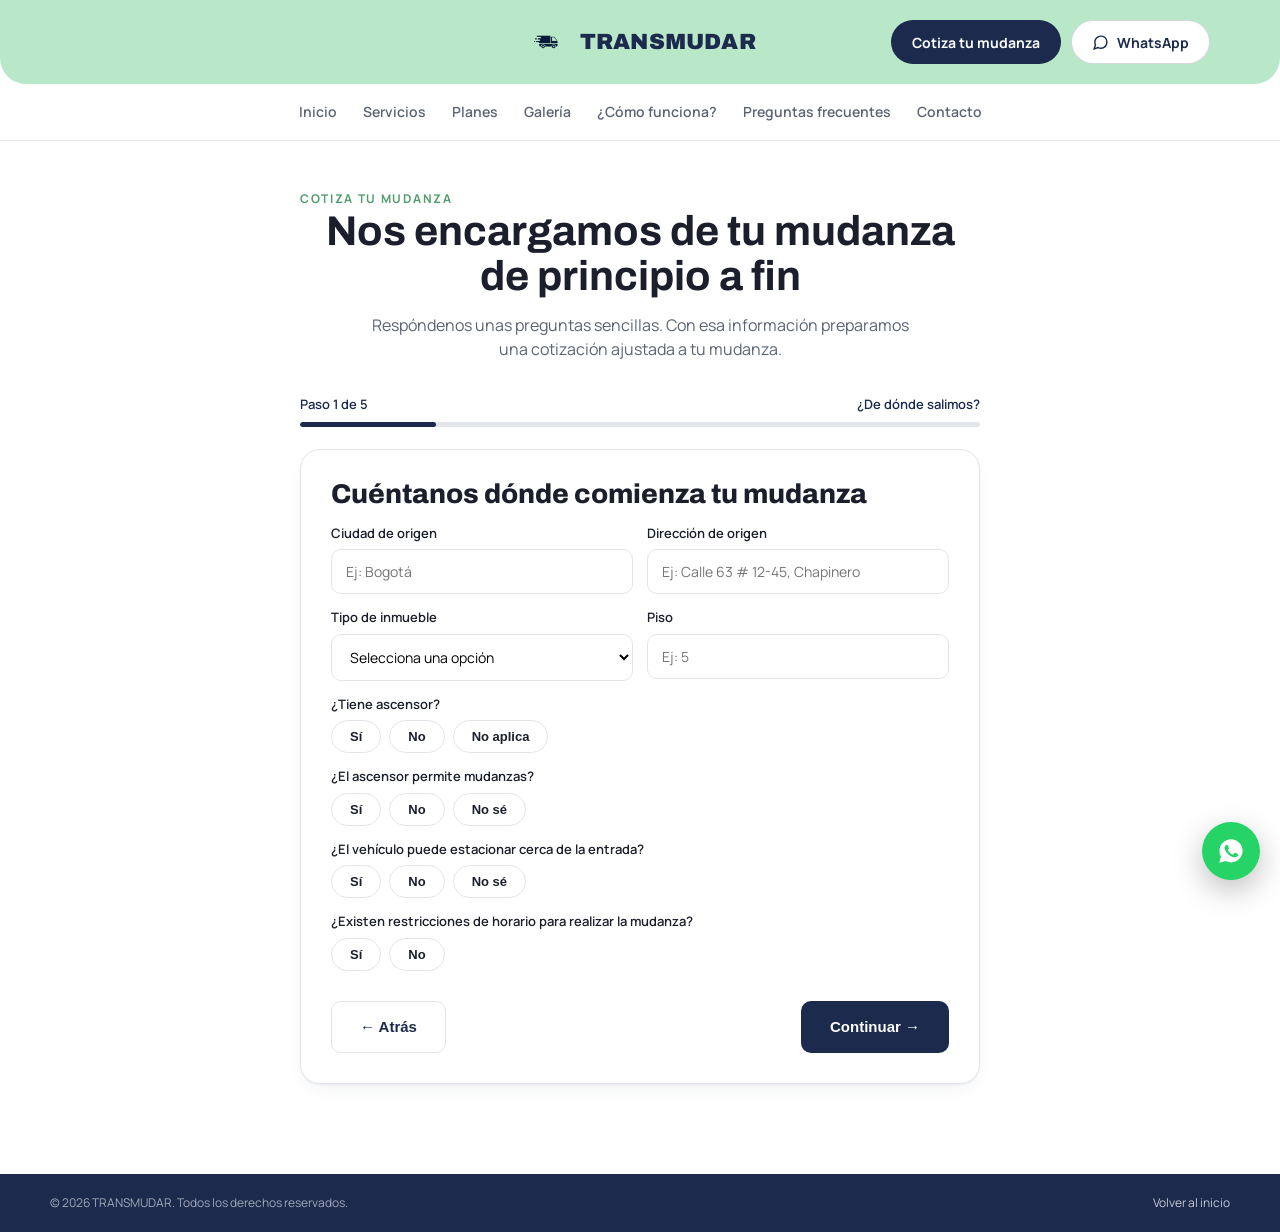
==== cotizar.html @ efef7ed4 "Add files via upload" ====
<!DOCTYPE html>
<html lang="es">
<head>
<meta charset="UTF-8" />
<meta name="viewport" content="width=device-width, initial-scale=1.0" />
<title>Cotiza tu mudanza | TRANSMUDAR</title>
<meta name="description" content="Cuéntanos tu mudanza y recibe una cotización de TRANSMUDAR: origen, destino, plan y fotos." />
<link rel="icon" href="favicon.ico" />
<link rel="stylesheet" href="assets/styles.css?v=2" />
</head>
<body>

<header class="site-header">
  <div class="header-top">
    <div class="container">
      <a href="index.html#inicio" class="brand">
        <img src="assets/logo-camion.png" alt="TRANSMUDAR" />
        <span>TRANSMUDAR</span>
      </a>
      <div class="header-actions">
        <a href="cotizar.html" class="btn btn-navy">Cotiza tu mudanza</a>
        <a id="wa-header" href="#" target="_blank" rel="noopener noreferrer" class="btn btn-wa">
          <svg width="17" height="17" viewBox="0 0 24 24" fill="none" stroke="currentColor" stroke-width="2"><path d="M21 11.5a8.38 8.38 0 0 1-.9 3.8 8.5 8.5 0 0 1-7.6 4.7 8.38 8.38 0 0 1-3.8-.9L3 21l1.9-5.7a8.38 8.38 0 0 1-.9-3.8 8.5 8.5 0 0 1 4.7-7.6 8.38 8.38 0 0 1 3.8-.9h.5a8.48 8.48 0 0 1 8 8v.5Z"/></svg>
          WhatsApp
        </a>
      </div>
    </div>
  </div>
  <div class="header-nav">
    <div class="container">
      <nav class="nav-links">
        <a href="index.html#inicio">Inicio</a>
        <a href="index.html#servicios">Servicios</a>
        <a href="index.html#planes">Planes</a>
        <a href="index.html#galeria">Galería</a>
        <a href="index.html#como-funciona">¿Cómo funciona?</a>
        <a href="index.html#faq">Preguntas frecuentes</a>
        <a href="index.html#contacto">Contacto</a>
      </nav>
    </div>
  </div>
</header>

<div class="form-shell">
  <p class="eyebrow" style="text-align:center;">Cotiza tu mudanza</p>
  <h1 style="text-align:center;">Nos encargamos de tu mudanza de principio a fin</h1>
  <p class="sub" style="text-align:center; max-width:560px; margin-left:auto; margin-right:auto;">Respóndenos unas preguntas sencillas. Con esa información preparamos una cotización ajustada a tu mudanza.</p>

  <div class="wizard-progress">
    <div class="wizard-progress-top">
      <span id="paso-label">Paso 1 de 5</span>
      <span id="paso-titulo">¿De dónde salimos?</span>
    </div>
    <div class="wizard-progress-bar"><div class="wizard-progress-fill" id="progress-fill"></div></div>
  </div>

  <div class="wizard-card">

    <!-- Paso 1: Origen -->
    <section class="wizard-step" data-step="1">
      <h2>Cuéntanos dónde comienza tu mudanza</h2>
      <div class="row-2">
        <div class="field">
          <label for="origen_ciudad">Ciudad de origen</label>
          <input type="text" id="origen_ciudad" placeholder="Ej: Bogotá" />
        </div>
        <div class="field">
          <label for="origen_direccion">Dirección de origen</label>
          <input type="text" id="origen_direccion" placeholder="Ej: Calle 63 # 12-45, Chapinero" />
        </div>
      </div>
      <div class="row-2">
        <div class="field">
          <label for="origen_tipo_inmueble">Tipo de inmueble</label>
          <select id="origen_tipo_inmueble">
            <option value="">Selecciona una opción</option>
            <option>Apartamento</option>
            <option>Casa</option>
            <option>Oficina</option>
            <option>Bodega</option>
            <option>Local comercial</option>
            <option>Otro</option>
          </select>
        </div>
        <div class="field">
          <label for="origen_piso">Piso</label>
          <input type="text" id="origen_piso" placeholder="Ej: 5" />
        </div>
      </div>
      <div class="field">
        <label>¿Tiene ascensor?</label>
        <div class="pill-group" data-campo="origen_ascensor">
          <button type="button" class="pill-btn" data-valor="Sí">Sí</button>
          <button type="button" class="pill-btn" data-valor="No">No</button>
          <button type="button" class="pill-btn" data-valor="No aplica">No aplica</button>
        </div>
      </div>
      <div class="field">
        <label>¿El ascensor permite mudanzas?</label>
        <div class="pill-group" data-campo="origen_ascensor_permite">
          <button type="button" class="pill-btn" data-valor="Sí">Sí</button>
          <button type="button" class="pill-btn" data-valor="No">No</button>
          <button type="button" class="pill-btn" data-valor="No sé">No sé</button>
        </div>
      </div>
      <div class="field">
        <label>¿El vehículo puede estacionar cerca de la entrada?</label>
        <div class="pill-group" data-campo="origen_vehiculo_estaciona">
          <button type="button" class="pill-btn" data-valor="Sí">Sí</button>
          <button type="button" class="pill-btn" data-valor="No">No</button>
          <button type="button" class="pill-btn" data-valor="No sé">No sé</button>
        </div>
      </div>
      <div class="field">
        <label>¿Existen restricciones de horario para realizar la mudanza?</label>
        <div class="pill-group" data-campo="origen_restricciones_horario">
          <button type="button" class="pill-btn" data-valor="Sí">Sí</button>
          <button type="button" class="pill-btn" data-valor="No">No</button>
        </div>
      </div>
      <div class="wizard-nav">
        <button type="button" class="btn btn-outline-navy wizard-atras" disabled>← Atrás</button>
        <button type="button" class="btn btn-navy wizard-continuar">Continuar →</button>
      </div>
    </section>

    <!-- Paso 2: Destino -->
    <section class="wizard-step" data-step="2" hidden>
      <h2>¿A dónde vamos?</h2>
      <div class="row-2">
        <div class="field">
          <label for="destino_ciudad">Ciudad de destino</label>
          <input type="text" id="destino_ciudad" placeholder="Ej: Bogotá" />
        </div>
        <div class="field">
          <label for="destino_direccion">Dirección de destino</label>
          <input type="text" id="destino_direccion" placeholder="Ej: Calle 63 # 12-45, Chapinero" />
        </div>
      </div>
      <div class="row-2">
        <div class="field">
          <label for="destino_tipo_inmueble">Tipo de inmueble</label>
          <select id="destino_tipo_inmueble">
            <option value="">Selecciona una opción</option>
            <option>Apartamento</option>
            <option>Casa</option>
            <option>Oficina</option>
            <option>Bodega</option>
            <option>Local comercial</option>
            <option>Otro</option>
          </select>
        </div>
        <div class="field">
          <label for="destino_piso">Piso</label>
          <input type="text" id="destino_piso" placeholder="Ej: 5" />
        </div>
      </div>
      <div class="field">
        <label>¿Tiene ascensor?</label>
        <div class="pill-group" data-campo="destino_ascensor">
          <button type="button" class="pill-btn" data-valor="Sí">Sí</button>
          <button type="button" class="pill-btn" data-valor="No">No</button>
          <button type="button" class="pill-btn" data-valor="No aplica">No aplica</button>
        </div>
      </div>
      <div class="field">
        <label>¿El ascensor permite mudanzas?</label>
        <div class="pill-group" data-campo="destino_ascensor_permite">
          <button type="button" class="pill-btn" data-valor="Sí">Sí</button>
          <button type="button" class="pill-btn" data-valor="No">No</button>
          <button type="button" class="pill-btn" data-valor="No sé">No sé</button>
        </div>
      </div>
      <div class="field">
        <label>¿El vehículo puede estacionar cerca de la entrada?</label>
        <div class="pill-group" data-campo="destino_vehiculo_estaciona">
          <button type="button" class="pill-btn" data-valor="Sí">Sí</button>
          <button type="button" class="pill-btn" data-valor="No">No</button>
          <button type="button" class="pill-btn" data-valor="No sé">No sé</button>
        </div>
      </div>
      <div class="wizard-nav">
        <button type="button" class="btn btn-outline-navy wizard-atras">← Atrás</button>
        <button type="button" class="btn btn-navy wizard-continuar">Continuar →</button>
      </div>
    </section>

    <!-- Paso 3: Inventario -->
    <section class="wizard-step" data-step="3" hidden>
      <h2>¿Qué vamos a transportar?</h2>
      <p class="wizard-step-sub">Usa los contadores. No necesitas ser exacto, es para estimar el volumen.</p>

      <p class="inv-titulo">Sala</p>
      <div class="inv-grid" data-grupo="sala">
        <div class="inv-item" data-item="Sofá 2 puestos">Sofá 2 puestos</div>
        <div class="inv-item" data-item="Sofá 3 puestos">Sofá 3 puestos</div>
        <div class="inv-item" data-item="Sofá en L">Sofá en L</div>
        <div class="inv-item" data-item="Poltronas">Poltronas</div>
        <div class="inv-item" data-item="Mesa de centro">Mesa de centro</div>
        <div class="inv-item" data-item="Mesa auxiliar">Mesa auxiliar</div>
        <div class="inv-item" data-item="Biblioteca">Biblioteca</div>
        <div class="inv-item" data-item="Mueble de TV">Mueble de TV</div>
        <div class="inv-item" data-item="Otro (sala)">Otro (sala)</div>
      </div>

      <p class="inv-titulo">Comedor</p>
      <div class="inv-grid" data-grupo="comedor">
        <div class="inv-item" data-item="Mesa 2 puestos">Mesa 2 puestos</div>
        <div class="inv-item" data-item="Mesa 4 puestos">Mesa 4 puestos</div>
        <div class="inv-item" data-item="Mesa 6 puestos">Mesa 6 puestos</div>
        <div class="inv-item" data-item="Mesa 8 puestos o más">Mesa 8 puestos o más</div>
        <div class="inv-item" data-item="Número de sillas">Número de sillas</div>
        <div class="inv-item" data-item="Buffet / aparador">Buffet / aparador</div>
      </div>

      <p class="inv-titulo">Habitaciones</p>
      <div class="inv-grid" data-grupo="habitaciones">
        <div class="inv-item" data-item="Cama sencilla">Cama sencilla</div>
        <div class="inv-item" data-item="Cama semidoble">Cama semidoble</div>
        <div class="inv-item" data-item="Cama doble">Cama doble</div>
        <div class="inv-item" data-item="Cama Queen">Cama Queen</div>
        <div class="inv-item" data-item="Cama King">Cama King</div>
        <div class="inv-item" data-item="Colchones">Colchones</div>
        <div class="inv-item" data-item="Mesa de noche">Mesa de noche</div>
        <div class="inv-item" data-item="Cómoda">Cómoda</div>
        <div class="inv-item" data-item="Tocadores">Tocadores</div>
        <div class="inv-item" data-item="Armarios">Armarios</div>
        <div class="inv-item" data-item="Escritorios">Escritorios</div>
      </div>
      <div class="field">
        <label>¿Alguna cama requiere desarme?</label>
        <div class="pill-group" data-campo="inv_desarme_camas">
          <button type="button" class="pill-btn" data-valor="Sí">Sí</button>
          <button type="button" class="pill-btn" data-valor="No">No</button>
          <button type="button" class="pill-btn" data-valor="No sé">No sé</button>
        </div>
      </div>

      <p class="inv-titulo">Electrodomésticos</p>
      <div class="inv-grid" data-grupo="electrodomesticos">
        <div class="inv-item" data-item="Nevera pequeña">Nevera pequeña</div>
        <div class="inv-item" data-item="Nevera convencional">Nevera convencional</div>
        <div class="inv-item" data-item="Nevera de dos puertas">Nevera de dos puertas</div>
        <div class="inv-item" data-item="Nevecón">Nevecón</div>
        <div class="inv-item" data-item="Lavadora">Lavadora</div>
        <div class="inv-item" data-item="Secadora">Secadora</div>
        <div class="inv-item" data-item="Lavavajillas">Lavavajillas</div>
        <div class="inv-item" data-item="Microondas">Microondas</div>
        <div class="inv-item" data-item="Horno">Horno</div>
        <div class="inv-item" data-item="Estufa">Estufa</div>
      </div>

      <p class="inv-titulo">Oficina / estudio</p>
      <div class="inv-grid" data-grupo="oficina">
        <div class="inv-item" data-item="Escritorios">Escritorios</div>
        <div class="inv-item" data-item="Sillas de escritorio">Sillas de escritorio</div>
        <div class="inv-item" data-item="Archivadores">Archivadores</div>
        <div class="inv-item" data-item="Computadores">Computadores</div>
        <div class="inv-item" data-item="Impresoras">Impresoras</div>
        <div class="inv-item" data-item="Otros equipos">Otros equipos</div>
      </div>

      <p class="inv-titulo">Cajas y objetos</p>
      <div class="inv-grid" data-grupo="cajas">
        <div class="inv-item" data-item="Cajas (aproximado)">Cajas (aproximado)</div>
        <div class="inv-item" data-item="Maletas">Maletas</div>
        <div class="inv-item" data-item="Bolsas">Bolsas</div>
        <div class="inv-item" data-item="Cuadros">Cuadros</div>
        <div class="inv-item" data-item="Espejos">Espejos</div>
        <div class="inv-item" data-item="Plantas">Plantas</div>
      </div>

      <p class="inv-titulo">Televisores</p>
      <div class="inv-grid" data-grupo="televisores" style="grid-template-columns:1fr;">
        <div class="inv-item" data-item="Televisores">Televisores</div>
      </div>

      <p class="inv-titulo">Elementos especiales</p>
      <div class="plan-select-grid" id="elementos-especiales">
        <label class="plan-option"><input type="checkbox" value="Piano" /> Piano</label>
        <label class="plan-option"><input type="checkbox" value="Caja fuerte" /> Caja fuerte</label>
        <label class="plan-option"><input type="checkbox" value="Mesa de mármol" /> Mesa de mármol</label>
        <label class="plan-option"><input type="checkbox" value="Cristales" /> Cristales</label>
        <label class="plan-option"><input type="checkbox" value="Obras de arte" /> Obras de arte</label>
        <label class="plan-option"><input type="checkbox" value="Antigüedades" /> Antigüedades</label>
        <label class="plan-option"><input type="checkbox" value="Acuario" /> Acuario</label>
        <label class="plan-option"><input type="checkbox" value="Elementos especialmente pesados" /> Elementos especialmente pesados</label>
        <label class="plan-option"><input type="checkbox" value="Otro" /> Otro</label>
      </div>

      <div class="wizard-nav">
        <button type="button" class="btn btn-outline-navy wizard-atras">← Atrás</button>
        <button type="button" class="btn btn-navy wizard-continuar">Continuar →</button>
      </div>
    </section>

    <!-- Paso 4: Servicio -->
    <section class="wizard-step" data-step="4" hidden>
      <h2>¿Qué nivel de servicio necesitas?</h2>
      <div class="servicio-opciones" id="plan-opciones">
        <button type="button" class="servicio-card" data-valor="basico">
          <strong>BÁSICO</strong>
          <span>Lo esencial para trasladar tus pertenencias de forma segura y organizada.</span>
        </button>
        <button type="button" class="servicio-card" data-valor="plus">
          <strong>PLUS</strong>
          <span>Mayor protección para tus muebles durante todo el traslado.</span>
        </button>
        <button type="button" class="servicio-card" data-valor="premium">
          <strong>PREMIUM</strong>
          <span>Nos encargamos prácticamente de todo para que tú tengas que preocuparte lo menos posible.</span>
        </button>
        <button type="button" class="servicio-card servicio-card-simple" data-valor="recomiendenme">
          No estoy seguro, quiero que TRANSMUDAR me recomiende uno.
        </button>
      </div>

      <p class="inv-titulo">Servicios adicionales</p>
      <div class="plan-select-grid" id="servicios-adicionales">
        <label class="plan-option"><input type="checkbox" value="Empaque" /> Empaque</label>
        <label class="plan-option"><input type="checkbox" value="Renta de bodega" /> Renta de bodega</label>
        <label class="plan-option"><input type="checkbox" value="Movimiento de muebles por fachada" /> Movimiento de muebles por fachada</label>
        <label class="plan-option"><input type="checkbox" value="Traslado de oficina" /> Traslado de oficina</label>
        <label class="plan-option"><input type="checkbox" value="Traslado de evento" /> Traslado de evento</label>
        <label class="plan-option"><input type="checkbox" value="Servicio express" /> Servicio express</label>
        <label class="plan-option"><input type="checkbox" value="Otro" /> Otro</label>
      </div>

      <div class="row-2">
        <div class="field">
          <label for="fecha_estimada">Fecha estimada de la mudanza</label>
          <input type="date" id="fecha_estimada" />
        </div>
        <div class="field">
          <label>Horario preferido</label>
          <div class="pill-group" data-campo="horario_preferido">
            <button type="button" class="pill-btn" data-valor="Mañana">Mañana</button>
            <button type="button" class="pill-btn" data-valor="Tarde">Tarde</button>
            <button type="button" class="pill-btn" data-valor="Por definir">Por definir</button>
          </div>
        </div>
      </div>

      <div class="wizard-nav">
        <button type="button" class="btn btn-outline-navy wizard-atras">← Atrás</button>
        <button type="button" class="btn btn-navy wizard-continuar">Continuar →</button>
      </div>
    </section>

    <!-- Paso 5: Contacto -->
    <section class="wizard-step" data-step="5" hidden>
      <h2>Ya casi terminamos</h2>
      <p class="wizard-step-sub">Las fotos nos ayudan a conocer mejor el volumen de tu mudanza y darte una cotización más precisa.</p>

      <label class="foto-drop" id="foto-drop">
        <svg width="26" height="26" viewBox="0 0 24 24" fill="none" stroke="currentColor" stroke-width="2"><path d="M4 8h3l1.5-2h7L17 8h3a1 1 0 0 1 1 1v10a1 1 0 0 1-1 1H4a1 1 0 0 1-1-1V9a1 1 0 0 1 1-1Z"/><circle cx="12" cy="14" r="3.5"/></svg>
        <span>Agregar fotografías</span>
        <small>Desde la cámara, la galería o tu computador</small>
        <input type="file" id="fotos-input" accept="image/*" multiple style="display:none;" />
      </label>
      <p id="fotos-contador" style="font-size:13px; color:var(--muted); margin-top:8px;"></p>

      <div class="row-2" style="margin-top:20px;">
        <div class="field">
          <label for="nombre">Nombre completo</label>
          <input type="text" id="nombre" />
        </div>
        <div class="field">
          <label for="telefono">Número de celular</label>
          <input type="tel" id="telefono" placeholder="Ej: 311 254 3114" />
        </div>
      </div>
      <div class="row-2">
        <div class="field">
          <label for="whatsapp">WhatsApp (si es diferente)</label>
          <input type="tel" id="whatsapp" />
        </div>
        <div class="field">
          <label for="email">Correo electrónico</label>
          <input type="email" id="email" />
        </div>
      </div>
      <div class="field">
        <label for="observaciones">Observaciones adicionales</label>
        <textarea id="observaciones" placeholder="Cuéntanos cualquier detalle que debamos tener en cuenta."></textarea>
      </div>

      <label class="checkbox-row">
        <input type="checkbox" id="autorizacion" />
        Autorizo ser contactado por TRANSMUDAR para recibir información sobre esta solicitud de cotización. Consulta la
        <a href="tratamiento-de-datos.html" style="text-decoration:underline;">política de tratamiento de datos</a>.
      </label>

      <div id="form-msg" class="form-msg"></div>

      <div class="wizard-nav">
        <button type="button" class="btn btn-outline-navy wizard-atras">← Atrás</button>
        <button type="button" id="submit-btn" class="btn btn-navy">Ver resumen →</button>
      </div>
      <a id="wa-continuar" href="#" target="_blank" rel="noopener noreferrer" class="btn btn-outline-navy" style="display:none; margin-top:14px;">Continuar por WhatsApp</a>
    </section>

  </div>
</div>


<footer class="site-footer">
  <div class="container footer-bottom" style="border-top:none;">
    <span>© <span data-year></span> TRANSMUDAR. Todos los derechos reservados.</span>
    <a href="index.html" style="color:rgba(255,255,255,.75); text-decoration:none;">Volver al inicio</a>
  </div>
</footer>

<a id="wa-fab" class="wa-fab" href="#" target="_blank" rel="noopener noreferrer" aria-label="Hablar por WhatsApp">
  <svg width="28" height="28" viewBox="0 0 24 24" fill="currentColor"><path d="M12.04 2C6.58 2 2.13 6.45 2.13 11.91c0 1.75.46 3.38 1.26 4.8L2 22l5.42-1.36a9.86 9.86 0 0 0 4.62 1.15h.01c5.46 0 9.9-4.45 9.9-9.91C21.96 6.45 17.5 2 12.04 2Zm5.8 14.02c-.24.68-1.4 1.3-1.93 1.36-.5.06-1.02.28-3.4-.7-2.87-1.19-4.7-4.08-4.84-4.27-.14-.19-1.15-1.53-1.15-2.92s.72-2.07.98-2.35c.24-.27.53-.34.7-.34.18 0 .35 0 .5.01.16.01.38-.06.6.45.24.57.8 1.97.87 2.11.07.14.12.31.02.5-.1.19-.15.31-.3.48-.15.17-.31.38-.44.5-.15.14-.31.3-.13.6.17.3.77 1.27 1.66 2.06 1.14 1.02 2.1 1.34 2.4 1.48.3.15.48.13.65-.08.18-.2.75-.87.95-1.17.2-.3.4-.25.68-.15.28.1 1.77.83 2.07.98.3.15.5.22.57.35.07.13.07.75-.17 1.43Z"/></svg>
</a>

<script src="assets/brand.js"></script>
<script src="assets/supabase-config.js"></script>
<script src="assets/site.js"></script>
<script src="assets/cotizar.js"></script>
<script>
  document.addEventListener("DOMContentLoaded", function () {
    var link = waLink();
    ["wa-fab", "wa-header"].forEach(function (id) {
      var el = document.getElementById(id);
      if (el) el.href = link;
    });
  });
</script>
</body>
</html>
---- assets/styles.css ----
@import url('https://fonts.googleapis.com/css2?family=Archivo:wght@600;700;800;900&family=Manrope:wght@400;500;600;700&display=swap');

:root {
  --navy: #1b2a4d;
  --navy-soft: #2c3f68;
  --mint: #b9e8c9;
  --mint-deep: #4f9d6e;
  --surface: #f6f8f8;
  --card: #ffffff;
  --border: #e2e6ea;
  --muted: #5b6472;
  --text: #1a1f2b;
  --radius: 14px;
  --shadow-soft: 0 1px 2px rgba(27,42,77,.06), 0 8px 24px -12px rgba(27,42,77,.14);
  --shadow-card: 0 2px 4px rgba(27,42,77,.05), 0 18px 40px -20px rgba(27,42,77,.22);
}

* { box-sizing: border-box; }
html { scroll-behavior: smooth; }
body {
  margin: 0;
  font-family: 'Manrope', ui-sans-serif, system-ui, sans-serif;
  color: var(--text);
  background: #fff;
  line-height: 1.5;
}
h1, h2, h3, .display {
  font-family: 'Archivo', ui-sans-serif, system-ui, sans-serif;
  line-height: 1.08;
  margin: 0;
}
p { margin: 0; }
a { color: inherit; }
ul { margin: 0; padding: 0; list-style: none; }
img { max-width: 100%; display: block; }

.container { max-width: 1180px; margin: 0 auto; padding: 0 20px; }
.section { padding: 64px 0; }
@media (min-width: 768px) { .section { padding: 96px 0; } }

.eyebrow {
  display: inline-flex;
  align-items: center;
  gap: 8px;
  font-size: 12px;
  font-weight: 700;
  letter-spacing: .14em;
  text-transform: uppercase;
  color: var(--mint-deep);
}

.btn {
  display: inline-flex;
  align-items: center;
  justify-content: center;
  gap: 8px;
  height: 52px;
  padding: 0 28px;
  border-radius: 10px;
  font-weight: 700;
  font-size: 15px;
  text-decoration: none;
  border: 1px solid transparent;
  cursor: pointer;
  transition: transform .15s ease, background .2s ease, color .2s ease, border-color .2s ease;
}
.btn:hover { transform: translateY(-1px); }
.btn-primary { background: var(--mint); color: var(--navy); }
.btn-primary:hover { background: #a6dfb9; }
.btn-outline-light { background: transparent; color: #fff; border-color: rgba(255,255,255,.4); }
.btn-outline-light:hover { background: #fff; color: var(--navy); }
.btn-navy { background: var(--navy); color: #fff; }
.btn-navy:hover { background: var(--navy-soft); }
.btn-outline-navy { background: transparent; color: var(--navy); border-color: var(--border); }
.btn-outline-navy:hover { background: var(--surface); }

/* Header */
.site-header {
  position: sticky;
  top: 0;
  z-index: 40;
  background: #fff;
}

/* Franja superior verde: logo + botones */
.header-top {
  background: var(--mint);
  border-radius: 0 0 26px 26px;
}
.header-top .container {
  display: grid;
  grid-template-columns: 1fr auto 1fr;
  align-items: center;
  height: 84px;
  gap: 16px;
}
.brand { display: flex; align-items: center; gap: 10px; text-decoration: none; grid-column: 2; justify-self: center; }
.brand img { height: 34px; width: auto; }
.brand span { font-family: 'Archivo', sans-serif; font-weight: 900; font-size: 22px; color: var(--navy); letter-spacing: .01em; }
.header-actions { display: flex; align-items: center; gap: 10px; grid-column: 3; justify-self: end; }

@media (max-width: 640px) {
  .header-top .container {
    display: flex;
    flex-direction: column;
    height: auto;
    padding-top: 14px;
    padding-bottom: 14px;
    gap: 10px;
  }
  .brand span { font-size: 19px; }
  .header-actions { justify-content: center; flex-wrap: wrap; }
  .header-actions .btn { height: 38px; padding: 0 14px; font-size: 13px; }
}
.header-actions .btn { height: 44px; padding: 0 20px; font-size: 14px; border-radius: 999px; }
.header-actions .btn-navy { background: var(--navy); color: #fff; }
.header-actions .btn-wa {
  background: #fff; color: var(--navy); border: 1px solid rgba(27,42,77,.18);
}
.header-actions .btn-wa:hover { background: var(--surface); }
.header-actions .btn-wa svg { color: var(--navy); }

/* Franja inferior blanca: menú (siempre visible, deslizable si no cabe) */
.header-nav { background: #fff; border-bottom: 1px solid var(--border); }
.header-nav .container { display: flex; align-items: center; height: 56px; padding: 0; }
.nav-links {
  display: flex; gap: 26px; font-size: 14px; font-weight: 600;
  overflow-x: auto; -webkit-overflow-scrolling: touch;
  white-space: nowrap; flex-wrap: nowrap;
  padding: 0 20px; margin: 0 auto; scrollbar-width: none;
}
.nav-links::-webkit-scrollbar { display: none; }
.nav-links a { text-decoration: none; color: var(--muted); padding: 4px 0; border-bottom: 2px solid transparent; flex-shrink: 0; }
.nav-links a:hover { color: var(--navy); }
.nav-links a.active { color: var(--navy); font-weight: 700; border-bottom-color: var(--mint-deep); }
@media (min-width: 960px) { .nav-links { justify-content: center; overflow-x: visible; } }

.header-cta { display: none; }

/* Hero */
.hero {
  position: relative;
  background: var(--navy);
  overflow: hidden;
  isolation: isolate;
}
.hero img.bg {
  position: absolute; inset: 0; width: 100%; height: 100%; object-fit: cover; opacity: .85;
}
.hero::after {
  content: "";
  position: absolute; inset: 0;
  background: linear-gradient(to bottom, rgba(27,42,77,.55), rgba(27,42,77,.42), rgba(27,42,77,.62));
}
.hero .container { position: relative; z-index: 2; padding: 100px 20px 96px; color: #fff; }
.hero-badge {
  display: inline-flex; align-items: center; gap: 8px;
  background: rgba(185,232,201,.92); color: var(--navy);
  font-size: 12px; font-weight: 700; letter-spacing: .12em; text-transform: uppercase;
  padding: 8px 16px; border-radius: 999px;
}
.hero h1 { font-size: clamp(2.2rem, 5vw, 4.2rem); font-weight: 800; max-width: 760px; margin-top: 22px; }
.hero h1 em { font-style: normal; color: var(--mint); }
.hero p.lead { max-width: 620px; margin-top: 18px; font-size: 17px; color: rgba(255,255,255,.85); }
.hero-ctas { display: flex; flex-wrap: wrap; gap: 12px; margin-top: 32px; }
.hero-note { margin-top: 30px; font-size: 13px; color: rgba(255,255,255,.68); }

/* Beneficios */
.beneficios { background: var(--surface); }
.grid-4 { display: grid; gap: 16px; grid-template-columns: repeat(2, 1fr); }
@media (min-width: 900px) { .grid-4 { grid-template-columns: repeat(4, 1fr); } }
.card {
  background: var(--card); border: 1px solid var(--border); border-radius: 18px;
  padding: 24px; box-shadow: var(--shadow-soft); transition: transform .2s ease;
}
.card:hover { transform: translateY(-3px); }
.icon-badge {
  display: grid; place-items: center; width: 48px; height: 48px; border-radius: 12px;
  background: var(--mint); color: var(--navy);
}
.card h3 { margin-top: 16px; font-size: 17px; font-weight: 700; }
.card p { margin-top: 8px; font-size: 14px; color: var(--muted); }

/* Servicios */
.grid-3 { display: grid; gap: 18px; grid-template-columns: 1fr; }
@media (min-width: 700px) { .grid-3 { grid-template-columns: repeat(2, 1fr); } }
@media (min-width: 1000px) { .grid-3 { grid-template-columns: repeat(3, 1fr); } }

/* Planes */
.planes-grid { display: grid; gap: 22px; grid-template-columns: 1fr; margin-top: 40px; }
@media (min-width: 900px) { .planes-grid { grid-template-columns: repeat(3, 1fr); } }
.plan-card {
  position: relative; background: var(--card); border: 1px solid var(--border); border-radius: 20px;
  padding: 28px; box-shadow: var(--shadow-soft); display: flex; flex-direction: column;
}
.plan-card.destacado { border-color: var(--mint-deep); box-shadow: var(--shadow-card); transform: scale(1.02); }
.plan-card.premium {
  background: var(--navy); border-color: var(--navy); color: #fff;
}
.plan-card.premium .desc { color: rgba(255,255,255,.75); }
.plan-card.premium .incluye-titulo { color: var(--mint); }
.plan-card.premium li { color: rgba(255,255,255,.92); }
.plan-card.premium li::before { color: var(--mint); }
.plan-card.premium .plan-badge { background: var(--mint); color: var(--navy); }
.plan-badge { display: inline-flex; align-items: center; gap: 5px; }
.plan-badge {
  position: absolute; top: -13px; left: 24px; background: var(--navy); color: var(--mint);
  font-size: 11px; font-weight: 700; letter-spacing: .08em; text-transform: uppercase;
  padding: 6px 14px; border-radius: 999px;
}
.plan-card h3 { font-size: 22px; font-weight: 800; letter-spacing: .02em; }
.plan-card .desc { margin-top: 8px; font-size: 14px; color: var(--muted); min-height: 44px; }
.plan-card .incluye-titulo { margin-top: 20px; font-size: 12px; font-weight: 700; text-transform: uppercase; letter-spacing: .06em; color: var(--mint-deep); }
.plan-card ul { margin-top: 12px; display: flex; flex-direction: column; gap: 9px; flex: 1; }
.plan-card li { display: flex; gap: 8px; font-size: 14px; }
.plan-card li::before { content: "✓"; color: var(--mint-deep); font-weight: 800; flex-shrink: 0; }
.plan-card .btn { margin-top: 24px; width: 100%; }

/* Comparador */
.tabla-comparador { width: 100%; border-collapse: collapse; margin-top: 16px; font-size: 14px; background: var(--card); border-radius: 14px; overflow: hidden; box-shadow: var(--shadow-soft); }
.tabla-comparador th, .tabla-comparador td { padding: 14px 18px; text-align: center; }
.tabla-comparador th:first-child, .tabla-comparador td:first-child { text-align: left; }
.tabla-comparador tbody tr:not(:last-child) td { border-bottom: 1px solid var(--border); }
.tabla-comparador thead th { background: var(--navy); color: #fff; font-family: 'Archivo', sans-serif; font-weight: 800; }
.tabla-comparador .si { color: var(--mint-deep); font-weight: 800; }
.tabla-comparador .no { color: #c3c9d1; }
.tabla-wrap { overflow-x: auto; margin-top: 48px; }

/* Galeria */
.galeria-filtros { display: flex; flex-wrap: wrap; gap: 10px; margin-top: 28px; }
.filtro-btn {
  background: transparent; border: 1px solid rgba(255,255,255,.3); color: rgba(255,255,255,.85);
  font-size: 13px; font-weight: 600; padding: 9px 18px; border-radius: 999px; cursor: pointer;
  transition: background .2s ease, color .2s ease, border-color .2s ease;
}
.filtro-btn:hover { border-color: var(--mint); color: #fff; }
.filtro-btn.active { background: var(--mint); border-color: var(--mint); color: var(--navy); }
.galeria-grid { display: grid; gap: 14px; grid-template-columns: repeat(2, 1fr); margin-top: 28px; }
@media (min-width: 700px) { .galeria-grid { grid-template-columns: repeat(3, 1fr); } }
@media (min-width: 1000px) { .galeria-grid { grid-template-columns: repeat(4, 1fr); } }
.galeria-item { border-radius: 14px; overflow: hidden; aspect-ratio: 4/3; background: var(--navy-soft); }
.galeria-item img { width: 100%; height: 100%; object-fit: cover; }

/* Como funciona */
.pasos { display: grid; gap: 32px; grid-template-columns: 1fr; margin-top: 48px; }
@media (min-width: 900px) { .pasos { grid-template-columns: repeat(4, 1fr); } }
.paso .num-badge {
  display: grid; place-items: center; width: 56px; height: 56px; border-radius: 16px;
  background: var(--navy); color: var(--mint); box-shadow: var(--shadow-card);
}
.paso .step-label { margin-top: 16px; font-size: 11px; font-weight: 700; letter-spacing: .12em; text-transform: uppercase; color: var(--mint-deep); }
.paso h3 { margin-top: 4px; font-size: 17px; font-weight: 700; }
.paso p { margin-top: 8px; font-size: 14px; color: var(--muted); }

/* Testimonios */
.testimonios { background: var(--surface); }
.testi-card { border: 1px dashed var(--border); border-radius: 18px; padding: 24px; background: var(--card); }
.testi-card p { margin-top: 14px; font-size: 14px; color: var(--muted); }
.testi-card .nombre { margin-top: 18px; font-size: 14px; font-weight: 700; }
.testi-card .detalle { font-size: 12px; color: var(--muted); }

/* FAQ */
.faq-grid { display: grid; gap: 40px; grid-template-columns: 1fr; }
@media (min-width: 1000px) { .faq-grid { grid-template-columns: .8fr 1.2fr; } }
details.faq-item { border-bottom: 1px solid var(--border); padding: 16px 0; }
details.faq-item summary { cursor: pointer; font-weight: 700; font-size: 15px; list-style: none; display: flex; justify-content: space-between; gap: 12px; }
details.faq-item summary::-webkit-details-marker { display: none; }
details.faq-item summary::after { content: "+"; font-size: 20px; color: var(--mint-deep); flex-shrink: 0; }
details.faq-item[open] summary::after { content: "–"; }
details.faq-item .faq-a { margin-top: 10px; font-size: 14px; color: var(--muted); }

/* CTA cotizar */
.cta-cotizar { background: var(--surface); }
.cta-card { border-radius: 24px; overflow: hidden; border: 1px solid var(--border); background: var(--card); box-shadow: var(--shadow-card); display: grid; grid-template-columns: 1fr; }
@media (min-width: 1000px) { .cta-card { grid-template-columns: 1fr 1fr; } }
.cta-card .txt { padding: 40px; }
.cta-card ul { margin-top: 22px; display: flex; flex-direction: column; gap: 12px; font-size: 14px; }
.cta-card li { display: flex; gap: 10px; }
.cta-card .img-wrap { min-height: 260px; position: relative; }
.cta-card .img-wrap img { position: absolute; inset: 0; width: 100%; height: 100%; object-fit: cover; }

/* CTA final */
.cta-final { position: relative; background: var(--navy); overflow: hidden; }
.cta-final img { position: absolute; inset: 0; width: 100%; height: 100%; object-fit: cover; opacity: .8; }
.cta-final::after { content: ""; position: absolute; inset: 0; background: rgba(27,42,77,.55); }
.cta-final .container { position: relative; z-index: 2; padding: 90px 20px; text-align: center; color: #fff; }
.cta-final h2 { max-width: 720px; margin: 0 auto; font-size: clamp(1.8rem, 4vw, 3rem); }
.cta-final p { max-width: 540px; margin: 18px auto 0; color: rgba(255,255,255,.85); }
.cta-final .hero-ctas { justify-content: center; }

/* Footer */
footer.site-footer { background: var(--navy); color: rgba(255,255,255,.85); }
.footer-grid { display: grid; gap: 32px; grid-template-columns: 1fr; padding: 32px 0 30px; }
@media (min-width: 800px) { .footer-grid { grid-template-columns: repeat(3, 1fr); } }
.footer-grid h4 { color: #fff; font-size: 14px; font-weight: 700; margin-bottom: 14px; }
.footer-grid a { display: block; font-size: 14px; color: rgba(255,255,255,.75); text-decoration: none; margin-bottom: 10px; }
.footer-grid a:hover { color: var(--mint); }
.social-circle {
  display: grid; place-items: center; width: 30px; height: 30px;
  background: transparent; color: rgba(255,255,255,.85); margin: 0 !important;
}
.social-circle svg { width: 24px; height: 24px; }
.social-circle:hover { color: var(--mint); }
.footer-bottom { border-top: 1px solid rgba(255,255,255,.12); padding: 20px 0; font-size: 12px; color: rgba(255,255,255,.6); display: flex; flex-wrap: wrap; gap: 10px; justify-content: space-between; }

/* WhatsApp flotante */
.wa-fab {
  position: fixed; bottom: 20px; right: 20px; z-index: 50;
  width: 58px; height: 58px; border-radius: 999px; background: #25D366; color: #fff;
  display: grid; place-items: center; box-shadow: 0 10px 30px rgba(0,0,0,.25); text-decoration: none;
}

/* Legal pages */
.legal { max-width: 760px; margin: 0 auto; padding: 72px 20px; }
.legal h1 { font-size: clamp(1.8rem, 3.4vw, 2.6rem); }
.legal .intro { margin-top: 14px; color: var(--muted); }
.legal section { margin-top: 32px; }
.legal h2 { font-size: 17px; font-weight: 700; }
.legal p, .legal li { font-size: 14px; color: var(--muted); margin-top: 8px; line-height: 1.6; }
.legal ul { list-style: disc; padding-left: 20px; margin-top: 8px; }
.legal .nota { margin-top: 44px; font-size: 12px; color: #9aa2ad; }

/* Form (cotizar) */
.form-shell { max-width: 720px; margin: 0 auto; padding: 44px 20px 90px; }
.form-shell h1 { font-size: clamp(1.9rem, 3.6vw, 2.6rem); }
.form-shell .sub { margin-top: 14px; color: var(--muted); }

/* Progreso del asistente */
.wizard-progress { margin-top: 34px; }
.wizard-progress-top { display: flex; justify-content: space-between; font-size: 13px; font-weight: 600; color: var(--navy); margin-bottom: 8px; }
.wizard-progress-bar { height: 5px; background: var(--border); border-radius: 999px; overflow: hidden; }
.wizard-progress-fill { height: 100%; background: var(--navy); border-radius: 999px; transition: width .3s ease; }

.wizard-card { background: var(--card); border: 1px solid var(--border); border-radius: 20px; padding: 30px; margin-top: 22px; box-shadow: var(--shadow-soft); }
@media (max-width: 480px) {
  .wizard-card { padding: 20px 16px; }
  .form-shell { padding-left: 14px; padding-right: 14px; }
}
.wizard-step h2 { font-size: clamp(1.3rem, 2.4vw, 1.7rem); font-weight: 800; }
.wizard-step-sub { margin-top: 8px; color: var(--muted); font-size: 13px; }
.wizard-nav { margin-top: 30px; display: flex; justify-content: space-between; gap: 12px; }

fieldset { border: 1px solid var(--border); border-radius: 16px; padding: 22px; margin-top: 24px; }
fieldset legend { padding: 0 8px; font-weight: 700; font-size: 15px; color: var(--navy); }
.field { margin-top: 14px; }
.field label { display: block; font-size: 13px; font-weight: 600; margin-bottom: 6px; }
.field input, .field select, .field textarea {
  width: 100%; padding: 12px 14px; border-radius: 10px; border: 1px solid var(--border);
  font-family: inherit; font-size: 14px; background: #fff;
}
.field textarea { resize: vertical; min-height: 90px; }
.row-2 { display: grid; gap: 14px; grid-template-columns: 1fr; }
@media (min-width: 640px) { .row-2 { grid-template-columns: 1fr 1fr; } }
.checkbox-row { display: flex; align-items: flex-start; gap: 10px; margin-top: 18px; font-size: 13px; color: var(--muted); }
.checkbox-row input { margin-top: 3px; }
.form-msg { margin-top: 18px; padding: 14px 16px; border-radius: 10px; font-size: 14px; display: none; }
.form-msg.ok { display: block; background: #eafaf0; color: #1e6b40; border: 1px solid #bfe8cd; }
.form-msg.error { display: block; background: #fdeeee; color: #9a2a2a; border: 1px solid #f5c6c6; }
.submit-row { margin-top: 26px; display: flex; flex-wrap: wrap; gap: 12px; }
.plan-select-grid { display: grid; gap: 12px; grid-template-columns: 1fr; margin-top: 6px; }
@media (min-width: 640px) { .plan-select-grid { grid-template-columns: repeat(2, 1fr); } }
.plan-option {
  border: 1px solid var(--border); border-radius: 12px; padding: 14px; cursor: pointer;
  display: flex; align-items: center; gap: 10px; font-size: 14px; font-weight: 600;
}
.plan-option input { margin: 0; }
.plan-option:has(input:checked) { border-color: var(--mint-deep); background: #f2fbf5; }

/* Botones tipo pildora (Si/No/No se) */
.pill-group { display: flex; flex-wrap: wrap; gap: 8px; }
.pill-btn {
  background: #fff; border: 1px solid var(--border); border-radius: 999px; padding: 8px 18px;
  font-size: 13px; font-weight: 600; color: var(--text); cursor: pointer;
}
.pill-btn.active { background: var(--navy); border-color: var(--navy); color: #fff; }

/* Inventario con contadores */
.inv-titulo { margin-top: 28px; font-size: 12px; font-weight: 700; text-transform: uppercase; letter-spacing: .06em; color: var(--mint-deep); }
.inv-grid { display: grid; gap: 10px; grid-template-columns: 1fr; margin-top: 12px; }
@media (min-width: 640px) { .inv-grid { grid-template-columns: 1fr 1fr; } }
.inv-item {
  display: flex; align-items: center; justify-content: space-between; gap: 10px;
  border: 1px solid var(--border); border-radius: 10px; padding: 10px 12px; font-size: 14px;
}
.inv-item .inv-controles { display: flex; align-items: center; gap: 10px; }
.inv-item .inv-btn {
  width: 26px; height: 26px; border-radius: 999px; border: 1px solid var(--border); background: #fff;
  display: grid; place-items: center; cursor: pointer; font-weight: 700; color: var(--navy); font-size: 15px; line-height:1;
}
.inv-item .inv-count { min-width: 18px; text-align: center; font-weight: 700; }

/* Tarjetas de servicio (paso 4) */
.servicio-opciones { display: flex; flex-direction: column; gap: 12px; margin-top: 18px; }
.servicio-card {
  text-align: left; background: #fff; border: 1px solid var(--border); border-radius: 14px; padding: 16px 18px;
  cursor: pointer; display: flex; flex-direction: column; gap: 4px;
}
.servicio-card strong { font-size: 15px; font-weight: 800; color: var(--navy); }
.servicio-card span { font-size: 13px; color: var(--muted); }
.servicio-card.active { border-color: var(--mint-deep); background: #f2fbf5; }
.servicio-card-simple { font-size: 14px; font-weight: 600; color: var(--navy); }

/* Zona de fotos */
.foto-drop {
  display: flex; flex-direction: column; align-items: center; justify-content: center; gap: 6px;
  border: 2px dashed var(--border); border-radius: 16px; padding: 34px 20px; cursor: pointer; text-align: center;
  color: var(--mint-deep);
}
.foto-drop span { font-weight: 700; color: var(--navy); font-size: 15px; }
.foto-drop small { color: var(--muted); font-size: 12px; }


.reveal { opacity: 0; transform: translateY(14px); transition: opacity .5s ease, transform .5s ease; }
.reveal.in { opacity: 1; transform: none; }
@media (prefers-reduced-motion: reduce) {
  .reveal { opacity: 1; transform: none; transition: none; }
}
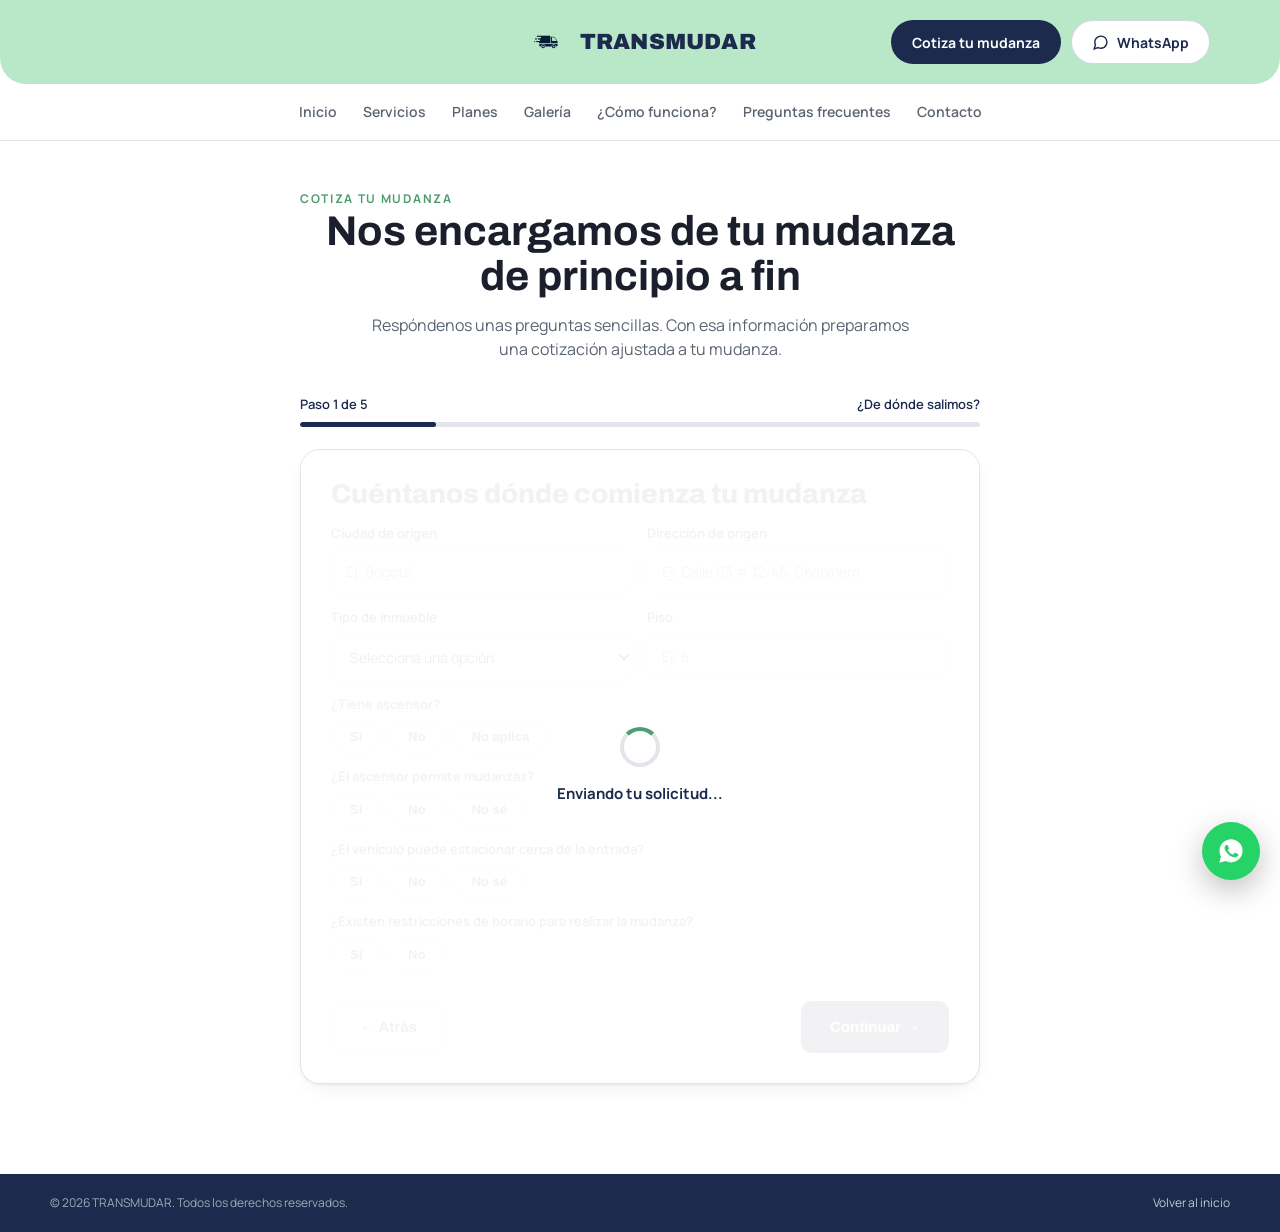
==== commit ffac7c74: "Add files via upload" ====
--- a/cotizar.html
+++ b/cotizar.html
@@ -55,6 +55,11 @@
   </div>
 
   <div class="wizard-card">
+    <div id="wizard-loading" class="wizard-loading" hidden>
+      <div class="spinner"></div>
+      <p>Enviando tu solicitud...</p>
+    </div>
+
 
     <!-- Paso 1: Origen -->
     <section class="wizard-step" data-step="1">
@@ -225,7 +230,7 @@
         <div class="inv-item" data-item="Cómoda">Cómoda</div>
         <div class="inv-item" data-item="Tocadores">Tocadores</div>
         <div class="inv-item" data-item="Armarios">Armarios</div>
-        <div class="inv-item" data-item="Escritorios">Escritorios</div>
+        <div class="inv-item" data-item="Escritorio (habitación)">Escritorio</div>
       </div>
       <div class="field">
         <label>¿Alguna cama requiere desarme?</label>
@@ -252,7 +257,7 @@
 
       <p class="inv-titulo">Oficina / estudio</p>
       <div class="inv-grid" data-grupo="oficina">
-        <div class="inv-item" data-item="Escritorios">Escritorios</div>
+        <div class="inv-item" data-item="Escritorio (oficina)">Escritorios</div>
         <div class="inv-item" data-item="Sillas de escritorio">Sillas de escritorio</div>
         <div class="inv-item" data-item="Archivadores">Archivadores</div>
         <div class="inv-item" data-item="Computadores">Computadores</div>
@@ -271,8 +276,36 @@
       </div>
 
       <p class="inv-titulo">Televisores</p>
-      <div class="inv-grid" data-grupo="televisores" style="grid-template-columns:1fr;">
-        <div class="inv-item" data-item="Televisores">Televisores</div>
+      <div id="tv-lista" class="tv-lista"></div>
+      <button type="button" id="tv-agregar-btn" class="btn btn-outline-navy" style="margin-top:10px;">+ Agregar televisor</button>
+      <div id="tv-form" class="tv-form" hidden>
+        <div class="row-2">
+          <div class="field">
+            <label for="tv-tamano">Tamaño (pulgadas)</label>
+            <select id="tv-tamano">
+              <option value="32''">32''</option>
+              <option value="40''">40''</option>
+              <option value="43''">43''</option>
+              <option value="50''">50''</option>
+              <option value="55''">55''</option>
+              <option value="60''">60''</option>
+              <option value="65''">65''</option>
+              <option value="70'' o más">70'' o más</option>
+              <option value="No sé">No sé</option>
+            </select>
+          </div>
+          <div class="field">
+            <label>¿Está instalado en pared?</label>
+            <div class="pill-group" data-campo="tv_pared">
+              <button type="button" class="pill-btn" data-valor="Sí">Sí</button>
+              <button type="button" class="pill-btn" data-valor="No">No</button>
+            </div>
+          </div>
+        </div>
+        <div class="wizard-nav" style="margin-top:14px;">
+          <button type="button" id="tv-cancelar-btn" class="btn btn-outline-navy">Cancelar</button>
+          <button type="button" id="tv-confirmar-btn" class="btn btn-navy">Agregar a la lista</button>
+        </div>
       </div>
 
       <p class="inv-titulo">Elementos especiales</p>
@@ -355,7 +388,7 @@
       <label class="foto-drop" id="foto-drop">
         <svg width="26" height="26" viewBox="0 0 24 24" fill="none" stroke="currentColor" stroke-width="2"><path d="M4 8h3l1.5-2h7L17 8h3a1 1 0 0 1 1 1v10a1 1 0 0 1-1 1H4a1 1 0 0 1-1-1V9a1 1 0 0 1 1-1Z"/><circle cx="12" cy="14" r="3.5"/></svg>
         <span>Agregar fotografías</span>
-        <small>Desde la cámara, la galería o tu computador</small>
+        <small>Desde la cámara, la galería o tu computador (máximo 8 fotos)</small>
         <input type="file" id="fotos-input" accept="image/*" multiple style="display:none;" />
       </label>
       <p id="fotos-contador" style="font-size:13px; color:var(--muted); margin-top:8px;"></p>
@@ -395,11 +428,22 @@
 
       <div class="wizard-nav">
         <button type="button" class="btn btn-outline-navy wizard-atras">← Atrás</button>
-        <button type="button" id="submit-btn" class="btn btn-navy">Ver resumen →</button>
-      </div>
-      <a id="wa-continuar" href="#" target="_blank" rel="noopener noreferrer" class="btn btn-outline-navy" style="display:none; margin-top:14px;">Continuar por WhatsApp</a>
+        <button type="button" id="submit-btn" class="btn btn-navy">Enviar solicitud →</button>
+      </div>
     </section>
 
+  </div>
+</div>
+
+<div id="confirmacion" class="confirmacion-shell" hidden>
+  <div class="confirmacion-icono">
+    <svg width="40" height="40" viewBox="0 0 24 24" fill="none" stroke="currentColor" stroke-width="2.4"><path d="m5 12 5 5L20 7"/></svg>
+  </div>
+  <h1>¡Formulario enviado!</h1>
+  <p id="confirmacion-texto" class="confirmacion-texto"></p>
+  <div class="hero-ctas" style="justify-content:center; margin-top:26px;">
+    <a href="index.html" class="btn btn-navy">Volver al inicio</a>
+    <a id="wa-continuar" href="#" target="_blank" rel="noopener noreferrer" class="btn btn-outline-navy">Continuar por WhatsApp</a>
   </div>
 </div>
 
@@ -416,7 +460,7 @@
 </a>
 
 <script src="assets/brand.js"></script>
-<script src="assets/supabase-config.js"></script>
+<script src="assets/apps-script-config.js"></script>
 <script src="assets/site.js"></script>
 <script src="assets/cotizar.js"></script>
 <script>
--- a/assets/styles.css
+++ b/assets/styles.css
@@ -322,6 +322,17 @@
 
 /* Form (cotizar) */
 .form-shell { max-width: 720px; margin: 0 auto; padding: 44px 20px 90px; }
+
+/* Pantalla de confirmacion tras enviar el formulario */
+.confirmacion-shell {
+  max-width: 560px; margin: 0 auto; padding: 90px 20px 110px; text-align: center;
+}
+.confirmacion-icono {
+  width: 76px; height: 76px; border-radius: 999px; background: var(--mint);
+  color: var(--navy); display: grid; place-items: center; margin: 0 auto 22px;
+}
+.confirmacion-shell h1 { font-size: clamp(1.8rem, 3.4vw, 2.4rem); }
+.confirmacion-texto { margin-top: 14px; color: var(--muted); font-size: 15px; line-height: 1.6; }
 .form-shell h1 { font-size: clamp(1.9rem, 3.6vw, 2.6rem); }
 .form-shell .sub { margin-top: 14px; color: var(--muted); }
 
@@ -331,7 +342,22 @@
 .wizard-progress-bar { height: 5px; background: var(--border); border-radius: 999px; overflow: hidden; }
 .wizard-progress-fill { height: 100%; background: var(--navy); border-radius: 999px; transition: width .3s ease; }
 
-.wizard-card { background: var(--card); border: 1px solid var(--border); border-radius: 20px; padding: 30px; margin-top: 22px; box-shadow: var(--shadow-soft); }
+.wizard-card { position: relative; background: var(--card); border: 1px solid var(--border); border-radius: 20px; padding: 30px; margin-top: 22px; box-shadow: var(--shadow-soft); }
+
+/* Capa de "Enviando..." sobre el formulario */
+.wizard-loading {
+  position: absolute; inset: 0; z-index: 5; border-radius: 20px;
+  background: rgba(255,255,255,.94);
+  display: flex; flex-direction: column; align-items: center; justify-content: center; gap: 16px;
+}
+.wizard-loading p { font-weight: 700; color: var(--navy); font-size: 15px; }
+.spinner {
+  width: 40px; height: 40px; border-radius: 999px;
+  border: 4px solid var(--border); border-top-color: var(--mint-deep);
+  animation: girar .8s linear infinite;
+}
+@keyframes girar { to { transform: rotate(360deg); } }
+@media (prefers-reduced-motion: reduce) { .spinner { animation-duration: 2s; } }
 @media (max-width: 480px) {
   .wizard-card { padding: 20px 16px; }
   .form-shell { padding-left: 14px; padding-right: 14px; }
@@ -376,6 +402,17 @@
 
 /* Inventario con contadores */
 .inv-titulo { margin-top: 28px; font-size: 12px; font-weight: 700; text-transform: uppercase; letter-spacing: .06em; color: var(--mint-deep); }
+
+/* Lista de televisores */
+.tv-lista { display: flex; flex-direction: column; gap: 8px; margin-top: 12px; }
+.tv-fila {
+  display: flex; align-items: center; justify-content: space-between; gap: 10px;
+  border: 1px solid var(--border); border-radius: 10px; padding: 10px 12px; font-size: 14px;
+}
+.tv-fila .tv-quitar {
+  background: none; border: none; color: #c3535a; cursor: pointer; font-size: 18px; line-height: 1; padding: 0 4px;
+}
+.tv-form { border: 1px solid var(--border); border-radius: 12px; padding: 16px; margin-top: 14px; background: var(--surface); }
 .inv-grid { display: grid; gap: 10px; grid-template-columns: 1fr; margin-top: 12px; }
 @media (min-width: 640px) { .inv-grid { grid-template-columns: 1fr 1fr; } }
 .inv-item {
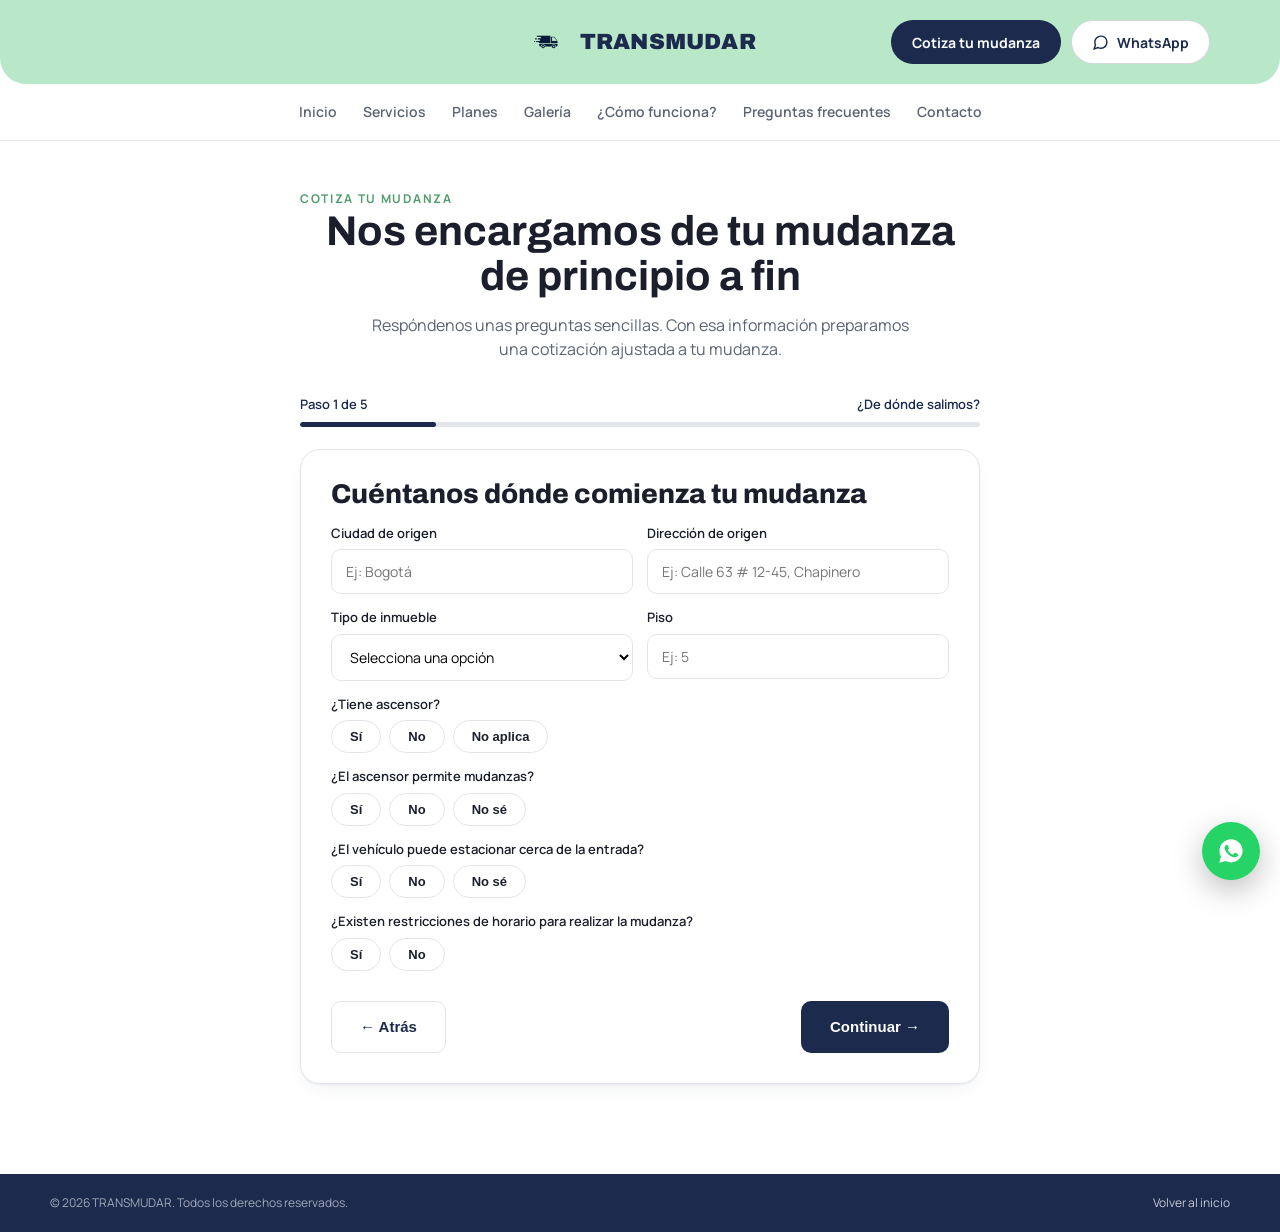
==== commit 40629609: "Add files via upload" ====
--- a/cotizar.html
+++ b/cotizar.html
@@ -5,6 +5,8 @@
 <meta name="viewport" content="width=device-width, initial-scale=1.0" />
 <title>Cotiza tu mudanza | TRANSMUDAR</title>
 <meta name="description" content="Cuéntanos tu mudanza y recibe una cotización de TRANSMUDAR: origen, destino, plan y fotos." />
+<link rel="canonical" href="https://trasmudar.com/cotizar.html" />
+<meta property="og:url" content="https://trasmudar.com/cotizar.html" />
 <link rel="icon" href="favicon.ico" />
 <link rel="stylesheet" href="assets/styles.css?v=2" />
 </head>
--- a/assets/styles.css
+++ b/assets/styles.css
@@ -350,6 +350,7 @@
   background: rgba(255,255,255,.94);
   display: flex; flex-direction: column; align-items: center; justify-content: center; gap: 16px;
 }
+.wizard-loading[hidden] { display: none; }
 .wizard-loading p { font-weight: 700; color: var(--navy); font-size: 15px; }
 .spinner {
   width: 40px; height: 40px; border-radius: 999px;
